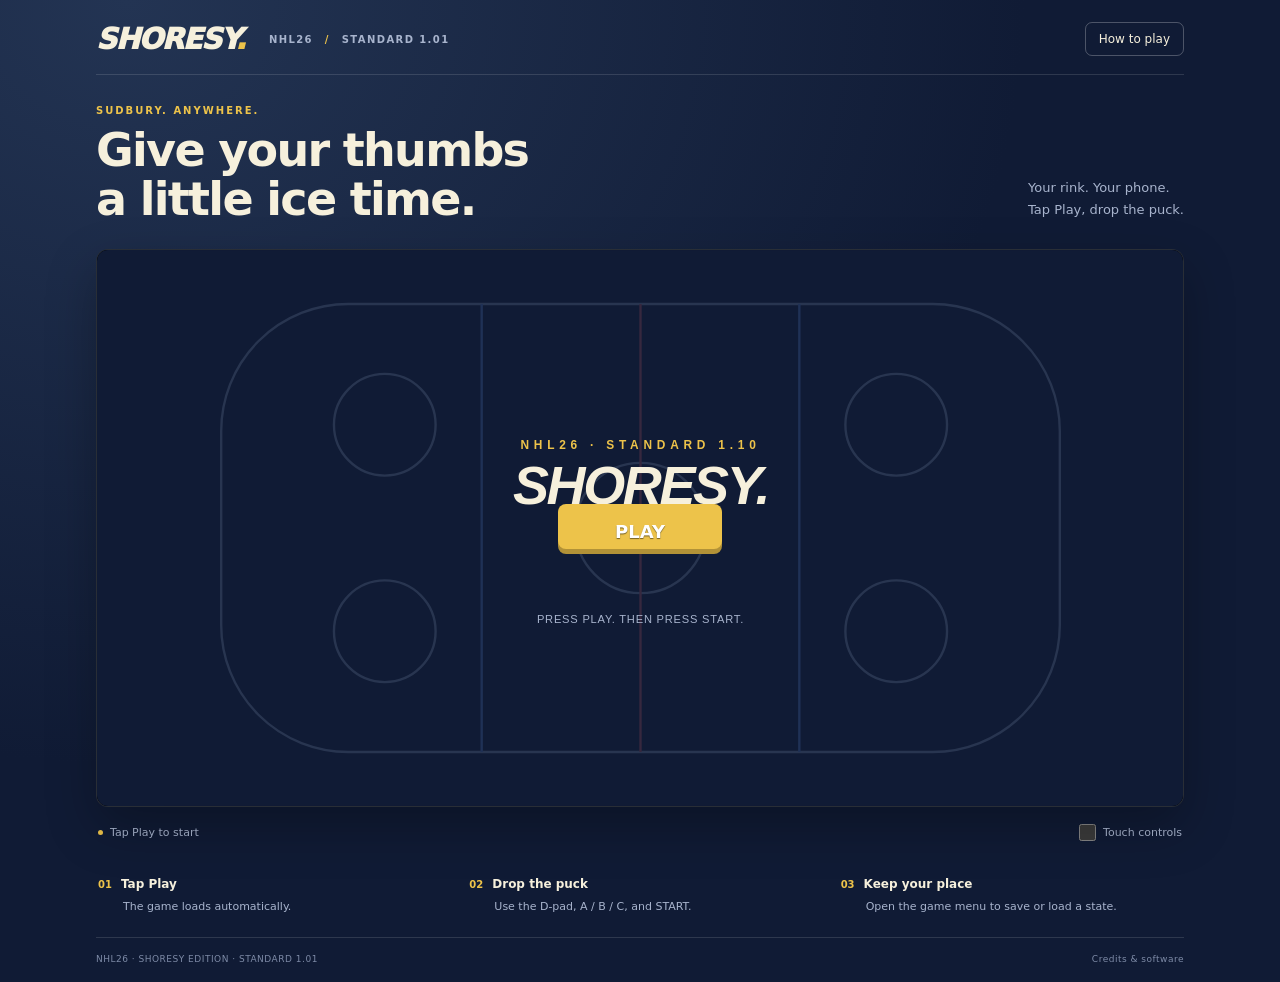
==== site/index.html @ 91a2f2c8 "Publish Shoresy 1.01 with original and new random conversations" ====
<!doctype html>
<html lang="en">
<head>
  <meta charset="utf-8">
  <meta name="viewport" content="width=device-width, initial-scale=1, viewport-fit=cover">
  <meta name="theme-color" content="#101b35">
  <meta name="apple-mobile-web-app-capable" content="yes">
  <meta name="apple-mobile-web-app-status-bar-style" content="black-translucent">
  <meta name="description" content="Play NHL26 Shoresy Edition in your browser. Touch controls for iPhone and Android.">
  <title>Shoresy — Play Hockey</title>
  <link rel="icon" href="assets/icon.svg" type="image/svg+xml">
  <link rel="apple-touch-icon" href="assets/icon-180.png">
  <link rel="manifest" href="manifest.webmanifest">
  <link rel="stylesheet" href="styles.css">
  <script defer src="app.js?v=1.01-controllers1"></script>
  <script defer src="controller-check.js"></script>
</head>
<body>
  <main class="shell">
    <header class="masthead">
      <a class="wordmark" href="./" aria-label="Shoresy home">SHORESY<span class="wordmark-dot">.</span></a>
      <span class="edition">NHL26 <span>/</span> STANDARD 1.01</span>
      <button class="help-button" id="help-button" type="button" aria-haspopup="dialog">How to play</button>
    </header>
    <section class="intro" aria-label="Welcome">
      <div><p class="eyebrow">SUDBURY. ANYWHERE.</p><h1>Give your thumbs<br>a little ice time.</h1></div>
      <p class="intro-note">Your rink. Your phone.<br>Tap Play, drop the puck.</p>
    </section>
    <section class="arena" id="arena" aria-label="Shoresy Genesis game">
      <div id="game"></div>
      <p id="load-status" class="load-status" role="status">Getting the rink ready…</p>
      <div id="load-error" class="load-error" role="alert" hidden>
        <h2>The game couldn’t load.</h2>
        <p id="error-message">Check your connection, then try again.</p>
        <button type="button" id="retry-button">Try again</button>
      </div>
    </section>
    <div class="under-rink">
      <p><span class="live-dot" aria-hidden="true"></span><span id="game-status">Tap Play to start</span></p>
      <label class="touch-toggle"><input id="touch-toggle" type="checkbox"> Touch controls</label>
    </div>
    <section class="quick-guide" aria-label="Quick guide">
      <div><span class="step">01</span><strong>Tap Play</strong><p>The game loads automatically.</p></div>
      <div><span class="step">02</span><strong>Drop the puck</strong><p>Use the D-pad, A / B / C, and START.</p></div>
      <div><span class="step">03</span><strong>Keep your place</strong><p>Open the game menu to save or load a state.</p></div>
    </section>
    <footer><span>NHL26 · SHORESY EDITION · STANDARD 1.01</span><a href="credits.html">Credits &amp; software</a></footer>
  </main>
  <dialog id="help-dialog" aria-labelledby="help-title">
    <div class="dialog-heading"><h2 id="help-title">A little pregame briefing.</h2><button type="button" id="close-help" aria-label="Close instructions">✕</button></div>
    <p>On iPhone, open in <strong>Safari</strong>. On Android, use <strong>Chrome</strong>. Tap <strong>Play</strong>. The game loads automatically.</p>
    <p>Use the <strong>D-pad</strong> to skate and <strong>A / B / C</strong> for the game’s actions. Press <strong>START</strong> to advance the title screen or pause in-game. You can skate and press an action button at the same time.</p>
    <p>The game menu has <strong>Pause, Restart, Save state, and Load state</strong>. Save state downloads a file; Load state lets you pick that file to resume. On iPhone, look in Files → Downloads. Save before leaving the page.</p>
    <p>With a keyboard: <strong>arrow keys</strong> to skate, <strong>A / S / D</strong> for A / B / C, and <strong>Enter</strong> for START. Connected controllers can be mapped in the game menu.</p>
    <p>With a controller: connect it, tap <strong>Play</strong>, and press a controller button while this page is active. Open the game menu → <strong>Control Settings</strong> to select it for Player 1 or change button mappings.</p>
    <button type="button" id="controller-check-button" class="help-button">Check controller</button>
    <p>For a home-screen shortcut, use Safari’s Share → Add to Home Screen or Chrome’s menu → Add to Home screen. An internet connection is required to load the game.</p>
  </dialog>
  <dialog id="controller-dialog" aria-labelledby="controller-title">
    <div class="dialog-heading"><h2 id="controller-title">Controller check</h2><button type="button" id="close-controller-check" aria-label="Close controller check">✕</button></div>
    <p id="controller-status" role="status"></p>
    <ul id="controller-list" class="controller-list"></ul>
    <p>If your controller appears here, close this check and select it for <strong>Player 1</strong> in the game’s <strong>Control Settings</strong>. Press buttons or move a stick to see them register above.</p>
    <p>If it stays missing, reconnect the receiver or USB cable and try again with this page active. Controller details stay on your device.</p>
  </dialog>
  <noscript><p class="noscript">Please enable JavaScript to play Shoresy.</p></noscript>
</body>
</html>
---- site/styles.css ----
:root { color-scheme: dark; --navy: #101b35; --cream: #f6f0dc; --yellow: #edc34a; --muted: #a8b4cd; --rail: clamp(130px, 18vw, 176px); }
* { box-sizing: border-box; }
html { background: var(--navy); }
body { margin: 0; color: var(--cream); font-family: system-ui, -apple-system, BlinkMacSystemFont, "Segoe UI", sans-serif; background: radial-gradient(ellipse at 10% 0%, #233453 0, var(--navy) 55%); }
button, a, input { -webkit-tap-highlight-color: transparent; }
button, a { touch-action: manipulation; }
button { font: inherit; cursor: pointer; }
a { color: inherit; }
[hidden] { display: none !important; }
:focus-visible { outline: 3px solid var(--yellow); outline-offset: 4px; }
.shell { max-width: 1152px; margin: auto; padding: 22px 32px 18px; }
.masthead { display: flex; align-items: center; gap: 24px; border-bottom: 1px solid #ffffff20; padding-bottom: 18px; }
.wordmark { font-size: 29px; font-weight: 950; font-style: italic; letter-spacing: -1.4px; text-decoration: none; }
.wordmark-dot { color: var(--yellow); }
.edition { font: 650 10px/1.3 system-ui, sans-serif; letter-spacing: 1.4px; color: var(--muted); }
.edition span { margin: 0 7px; color: var(--yellow); }
.help-button { margin-left: auto; background: transparent; border: 1px solid #ffffff40; border-radius: 7px; padding: 9px 13px; color: var(--cream); font-size: 12px; }
.help-button:hover { background: #ffffff12; }
.intro { display: flex; justify-content: space-between; align-items: flex-end; margin: 30px 0 25px; }
.eyebrow { font-size: 10px; font-weight: 800; letter-spacing: 2px; color: var(--yellow); margin: 0 0 10px; }
h1 { font-size: clamp(28px, 4vw, 46px); line-height: 1.06; letter-spacing: -1.7px; margin: 0; font-weight: 850; }
.intro-note { color: var(--muted); font-size: 13px; line-height: 1.7; margin: 0 0 2px; }
.arena { position: relative; height: min(62vh, 570px); min-height: 360px; overflow: hidden; border: 1px solid #ffffff25; border-radius: 12px; background: #050a14; box-shadow: 0 20px 50px #0004; touch-action: none; }
#game { width: 100%; height: 100%; }
.load-status { position: absolute; inset: auto 0 22px; text-align: center; color: var(--muted); font-size: 13px; pointer-events: none; }
.load-error { position: absolute; z-index: 30; inset: 0; display: flex; align-items: center; justify-content: center; flex-direction: column; padding: 28px; background: var(--navy); text-align: center; }
.load-error h2 { font-size: 23px; }.load-error p { max-width: 420px; color: var(--muted); }
.load-error button { background: var(--yellow); color: var(--navy); border: none; border-radius: 6px; padding: 13px 24px; font-weight: 750; }
.under-rink { display: flex; align-items: center; justify-content: space-between; gap: 16px; color: var(--muted); font-size: 11px; margin: 10px 2px 24px; }
.under-rink p { margin: 0; display: flex; align-items: center; gap: 7px; }
.live-dot { width: 5px; height: 5px; border-radius: 50%; background: var(--yellow); }
.touch-toggle { display: flex; align-items: center; gap: 7px; cursor: pointer; min-height: 32px; }
.touch-toggle input { accent-color: var(--yellow); width: 17px; height: 17px; margin: 0; }
.quick-guide { display: grid; grid-template-columns: repeat(3, 1fr); gap: 30px; padding: 0 2px 22px; border-bottom: 1px solid #ffffff20; }
.step { color: var(--yellow); font-size: 10px; font-weight: 850; margin-right: 9px; }.quick-guide strong { font-size: 12px; }.quick-guide p { font-size: 11px; line-height: 1.6; color: var(--muted); margin: 6px 0 0 25px; }
footer { display: flex; justify-content: space-between; gap: 15px; margin: 16px 0 0; color: #7e8ba7; font-size: 9px; letter-spacing: .5px; }
footer a { text-decoration: none; }
dialog { background: #172641; color: var(--cream); border: 1px solid #ffffff30; border-radius: 12px; padding: 24px; width: min(560px, calc(100% - 28px)); max-height: calc(100dvh - 40px); }
dialog::backdrop { background: #000b; }
.dialog-heading { display: flex; align-items: flex-start; gap: 15px; }.dialog-heading h2 { margin: 0; font-size: 23px; letter-spacing: -.5px; }.dialog-heading button { margin-left: auto; border: none; background: transparent; color: var(--cream); padding: 4px 8px; }
dialog p { font-size: 13px; line-height: 1.8; color: var(--muted); }dialog strong { color: var(--cream); }
.noscript { padding: 20px; text-align: center; }
.controller-list { padding-left: 20px; font-size: 13px; line-height: 1.7; overflow-wrap: anywhere; }.controller-list li { margin-bottom: 12px; }
/* Specific selectors keep the upstream stylesheet unmodified. */
#game .ejs_start_button { background: var(--yellow); color: var(--navy); font: 800 18px/1.5 system-ui, sans-serif; border: none; border-radius: 8px; min-width: 164px; padding: 14px 28px; box-shadow: 0 5px 0 #b29237; }
#game .ejs_start_button:hover { background: #f7d574; }
#game .ejs_canvas { image-rendering: pixelated; }
#game .ejs_virtualGamepad_parent { bottom: 0; height: 100%; pointer-events: none; }
#game .ejs_virtualGamepad_left { left: 10px; bottom: 50%; transform: translateY(50%); width: 120px; height: 120px; pointer-events: auto; }
#game .ejs_virtualGamepad_right { right: 8px; bottom: 50%; transform: translateY(50%); width: 140px; height: 140px; pointer-events: auto; }
#game .ejs_virtualGamepad_bottom { bottom: 10px; width: 124px; height: 32px; pointer-events: auto; }
#game .ejs_virtualGamepad_button { width: 54px; height: 54px; line-height: 52px; background: #263855; border: 2px solid #7487a8; color: var(--cream); box-shadow: 0 4px 0 #080f20; touch-action: none; transition: background .05s; }
#game .ejs_virtualGamepad_button_down { background: #9e8132; border-color: var(--yellow); box-shadow: none; }
#game .b_start { width: 82px !important; height: 30px; line-height: 28px; border-radius: 20px; letter-spacing: 1px; left: 21px !important; }
#game .ejs_dpad_main { opacity: 1; }
#game .ejs_dpad_bar { background: #536887; }
#game .ejs_virtualGamepad_open { z-index: 12; top: 10px; right: 10px; width: 32px; height: 32px; display: flex; align-items: center; justify-content: center; background: #172641dd; border: 1px solid #7487a8; border-radius: 6px; }
#game .ejs_virtualGamepad_open svg { width: 18px; height: 18px; }
.touch-layout #game .ejs_canvas_parent { position: absolute; left: var(--rail); width: calc(100% - 2 * var(--rail)); height: 100%; }
@media (max-width: 620px) {
  .shell { padding: max(14px, env(safe-area-inset-top)) 14px 18px; }
  .masthead { gap: 10px; padding-bottom: 12px; }.wordmark { font-size: 24px; }.edition { font-size: 8px; letter-spacing: .4px; }.edition span { margin: 0 3px; }.help-button { padding: 9px; font-size: 10px; }
  .intro { margin: 22px 0 18px; }.intro-note { display: none; }h1 { font-size: 32px; }
  .quick-guide { gap: 12px; }.quick-guide strong { font-size: 11px; }.quick-guide p { margin-left: 0; font-size: 10px; }.step { display: block; margin: 0 0 6px; }
  footer { font-size: 8px; }
}
@media (orientation: portrait) {
  .arena { height: calc((100vw - 30px) * .75); min-height: 0; max-height: 740px; }
  .touch-layout .arena { height: calc((100vw - 30px) * .75 + 210px); min-height: 0; max-height: 740px; }
  .touch-layout #game .ejs_canvas_parent { top: 0; left: 0; width: 100%; height: calc(100% - 210px); }
  .touch-layout #game .ejs_virtualGamepad_left, .touch-layout #game .ejs_virtualGamepad_right { bottom: 60px; transform: none; }
  .touch-layout #game .ejs_virtualGamepad_bottom { bottom: 20px; }
  .playing .intro { display: none; }
}
@media (orientation: landscape) and (max-height: 600px) {
  .shell { max-width: none; padding: env(safe-area-inset-top) max(8px, env(safe-area-inset-right)) env(safe-area-inset-bottom) max(8px, env(safe-area-inset-left)); }
  .masthead { height: 40px; padding: 3px 4px; border: none; gap: 12px; }.wordmark { font-size: 21px; }.edition { font-size: 9px; letter-spacing: .5px; }.help-button { font-size: 10px; padding: 7px 10px; }
  .intro, .quick-guide, footer, .under-rink { display: none; }
  .arena { height: calc(100vh - 40px - env(safe-area-inset-top) - env(safe-area-inset-bottom)); height: calc(100dvh - 40px - env(safe-area-inset-top) - env(safe-area-inset-bottom)); min-height: 0; border-radius: 8px; }
  .touch-layout #game .ejs_virtualGamepad_left { left: 5px; width: 112px; height: 112px; }
  .touch-layout #game .ejs_virtualGamepad_right { right: 3px; width: 128px; }
  #game .ejs_virtualGamepad_button { width: 50px; height: 50px; line-height: 48px; }
}
@media (prefers-reduced-motion: reduce) { *, *::before, *::after { animation: none !important; transition: none !important; } }
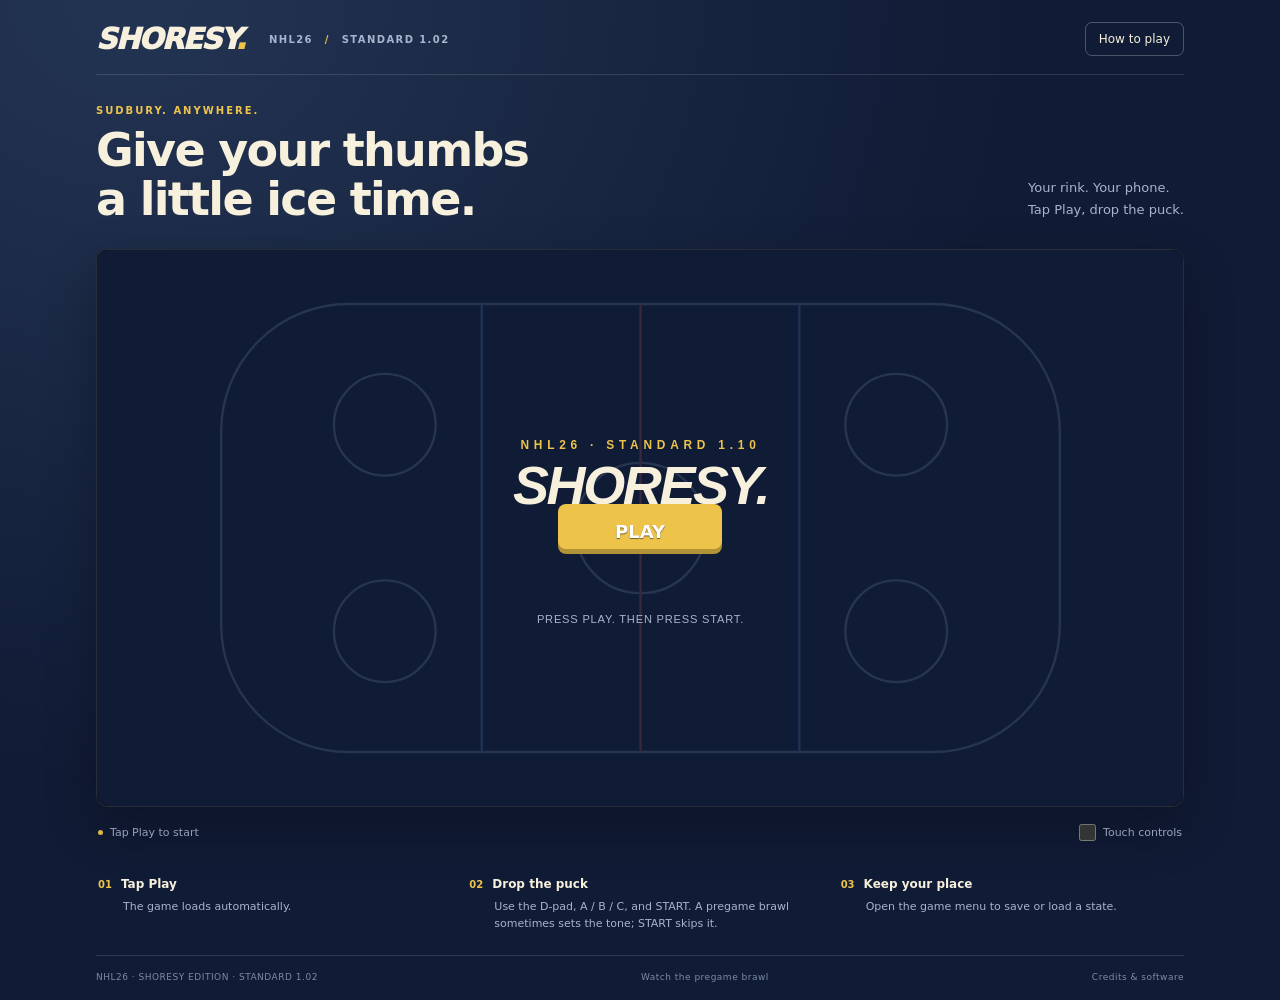
==== commit bc2e1bda: "Publish Release 1.02 with team brawl on the main player" ====
--- a/site/index.html
+++ b/site/index.html
@@ -12,14 +12,14 @@
   <link rel="apple-touch-icon" href="assets/icon-180.png">
   <link rel="manifest" href="manifest.webmanifest">
   <link rel="stylesheet" href="styles.css">
-  <script defer src="app.js?v=1.01-controllers1"></script>
+  <script defer src="app.js?v=1.02-brawl1"></script>
   <script defer src="controller-check.js"></script>
 </head>
 <body>
   <main class="shell">
     <header class="masthead">
       <a class="wordmark" href="./" aria-label="Shoresy home">SHORESY<span class="wordmark-dot">.</span></a>
-      <span class="edition">NHL26 <span>/</span> STANDARD 1.01</span>
+      <span class="edition">NHL26 <span>/</span> STANDARD 1.02</span>
       <button class="help-button" id="help-button" type="button" aria-haspopup="dialog">How to play</button>
     </header>
     <section class="intro" aria-label="Welcome">
@@ -41,10 +41,10 @@
     </div>
     <section class="quick-guide" aria-label="Quick guide">
       <div><span class="step">01</span><strong>Tap Play</strong><p>The game loads automatically.</p></div>
-      <div><span class="step">02</span><strong>Drop the puck</strong><p>Use the D-pad, A / B / C, and START.</p></div>
+      <div><span class="step">02</span><strong>Drop the puck</strong><p>Use the D-pad, A / B / C, and START. A pregame brawl sometimes sets the tone; START skips it.</p></div>
       <div><span class="step">03</span><strong>Keep your place</strong><p>Open the game menu to save or load a state.</p></div>
     </section>
-    <footer><span>NHL26 · SHORESY EDITION · STANDARD 1.01</span><a href="credits.html">Credits &amp; software</a></footer>
+    <footer><span>NHL26 · SHORESY EDITION · STANDARD 1.02</span><a href="brawl-preview/">Watch the pregame brawl</a><a href="credits.html">Credits &amp; software</a></footer>
   </main>
   <dialog id="help-dialog" aria-labelledby="help-title">
     <div class="dialog-heading"><h2 id="help-title">A little pregame briefing.</h2><button type="button" id="close-help" aria-label="Close instructions">✕</button></div>
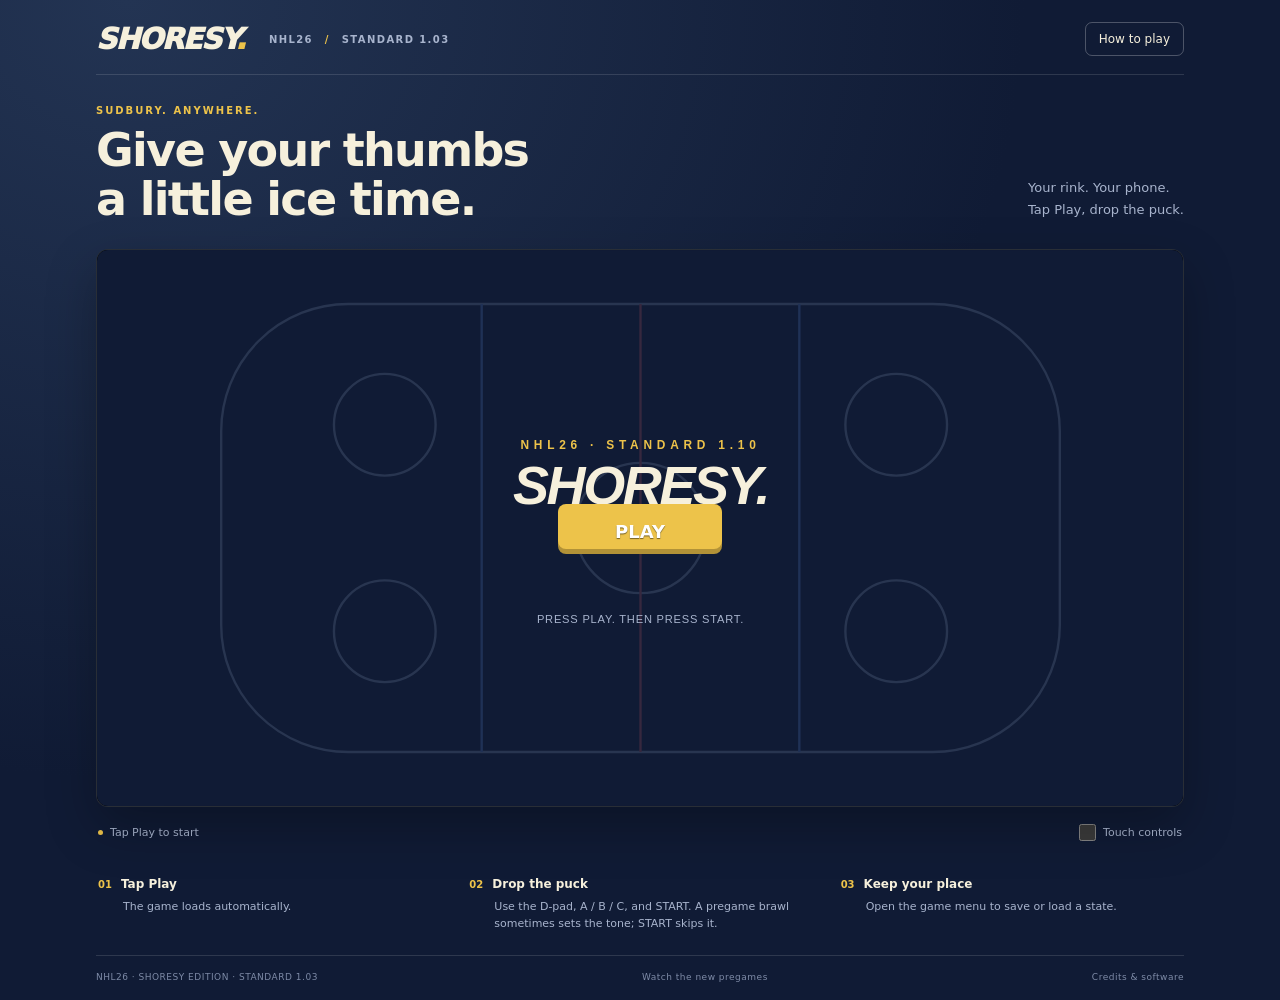
==== commit f999da3f: "Release 1.03 with Jory interviews and Shoresy fight opener" ====
--- a/site/index.html
+++ b/site/index.html
@@ -12,14 +12,14 @@
   <link rel="apple-touch-icon" href="assets/icon-180.png">
   <link rel="manifest" href="manifest.webmanifest">
   <link rel="stylesheet" href="styles.css">
-  <script defer src="app.js?v=1.02-brawl1"></script>
+  <script defer src="app.js?v=1.03-jory1"></script>
   <script defer src="controller-check.js"></script>
 </head>
 <body>
   <main class="shell">
     <header class="masthead">
       <a class="wordmark" href="./" aria-label="Shoresy home">SHORESY<span class="wordmark-dot">.</span></a>
-      <span class="edition">NHL26 <span>/</span> STANDARD 1.02</span>
+      <span class="edition">NHL26 <span>/</span> STANDARD 1.03</span>
       <button class="help-button" id="help-button" type="button" aria-haspopup="dialog">How to play</button>
     </header>
     <section class="intro" aria-label="Welcome">
@@ -44,7 +44,7 @@
       <div><span class="step">02</span><strong>Drop the puck</strong><p>Use the D-pad, A / B / C, and START. A pregame brawl sometimes sets the tone; START skips it.</p></div>
       <div><span class="step">03</span><strong>Keep your place</strong><p>Open the game menu to save or load a state.</p></div>
     </section>
-    <footer><span>NHL26 · SHORESY EDITION · STANDARD 1.02</span><a href="brawl-preview/">Watch the pregame brawl</a><a href="credits.html">Credits &amp; software</a></footer>
+    <footer><span>NHL26 · SHORESY EDITION · STANDARD 1.03</span><a href="brawl-preview/">Watch the new pregames</a><a href="credits.html">Credits &amp; software</a></footer>
   </main>
   <dialog id="help-dialog" aria-labelledby="help-title">
     <div class="dialog-heading"><h2 id="help-title">A little pregame briefing.</h2><button type="button" id="close-help" aria-label="Close instructions">✕</button></div>
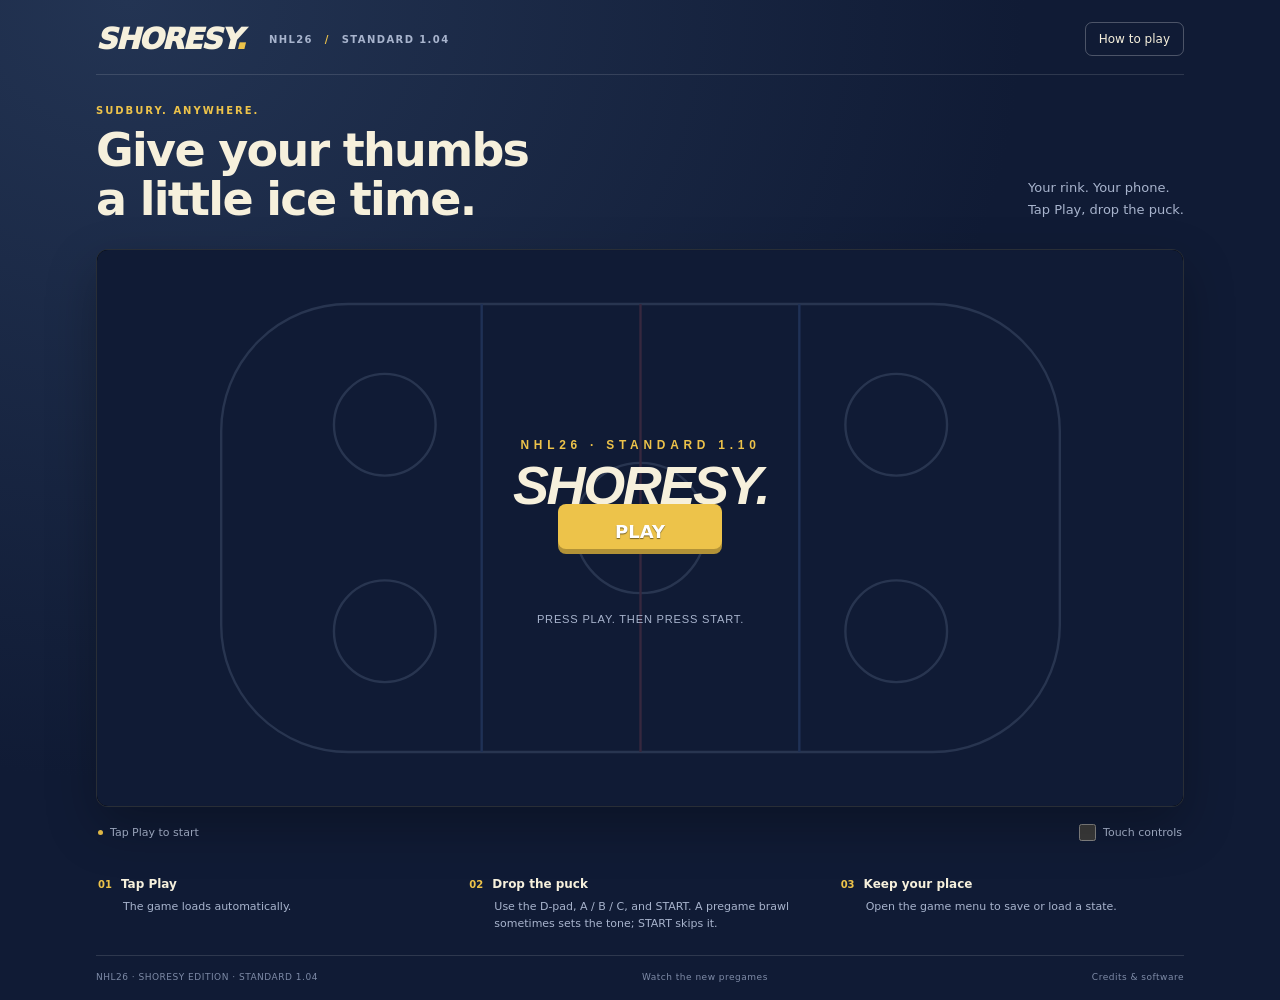
==== commit b6ad0a37: "Release 1.04 excluding interview guest from featured player mentions" ====
--- a/site/index.html
+++ b/site/index.html
@@ -12,14 +12,14 @@
   <link rel="apple-touch-icon" href="assets/icon-180.png">
   <link rel="manifest" href="manifest.webmanifest">
   <link rel="stylesheet" href="styles.css">
-  <script defer src="app.js?v=1.03-jory1"></script>
+  <script defer src="app.js?v=1.04-guest1"></script>
   <script defer src="controller-check.js"></script>
 </head>
 <body>
   <main class="shell">
     <header class="masthead">
       <a class="wordmark" href="./" aria-label="Shoresy home">SHORESY<span class="wordmark-dot">.</span></a>
-      <span class="edition">NHL26 <span>/</span> STANDARD 1.03</span>
+      <span class="edition">NHL26 <span>/</span> STANDARD 1.04</span>
       <button class="help-button" id="help-button" type="button" aria-haspopup="dialog">How to play</button>
     </header>
     <section class="intro" aria-label="Welcome">
@@ -44,7 +44,7 @@
       <div><span class="step">02</span><strong>Drop the puck</strong><p>Use the D-pad, A / B / C, and START. A pregame brawl sometimes sets the tone; START skips it.</p></div>
       <div><span class="step">03</span><strong>Keep your place</strong><p>Open the game menu to save or load a state.</p></div>
     </section>
-    <footer><span>NHL26 · SHORESY EDITION · STANDARD 1.03</span><a href="brawl-preview/">Watch the new pregames</a><a href="credits.html">Credits &amp; software</a></footer>
+    <footer><span>NHL26 · SHORESY EDITION · STANDARD 1.04</span><a href="brawl-preview/">Watch the new pregames</a><a href="credits.html">Credits &amp; software</a></footer>
   </main>
   <dialog id="help-dialog" aria-labelledby="help-title">
     <div class="dialog-heading"><h2 id="help-title">A little pregame briefing.</h2><button type="button" id="close-help" aria-label="Close instructions">✕</button></div>
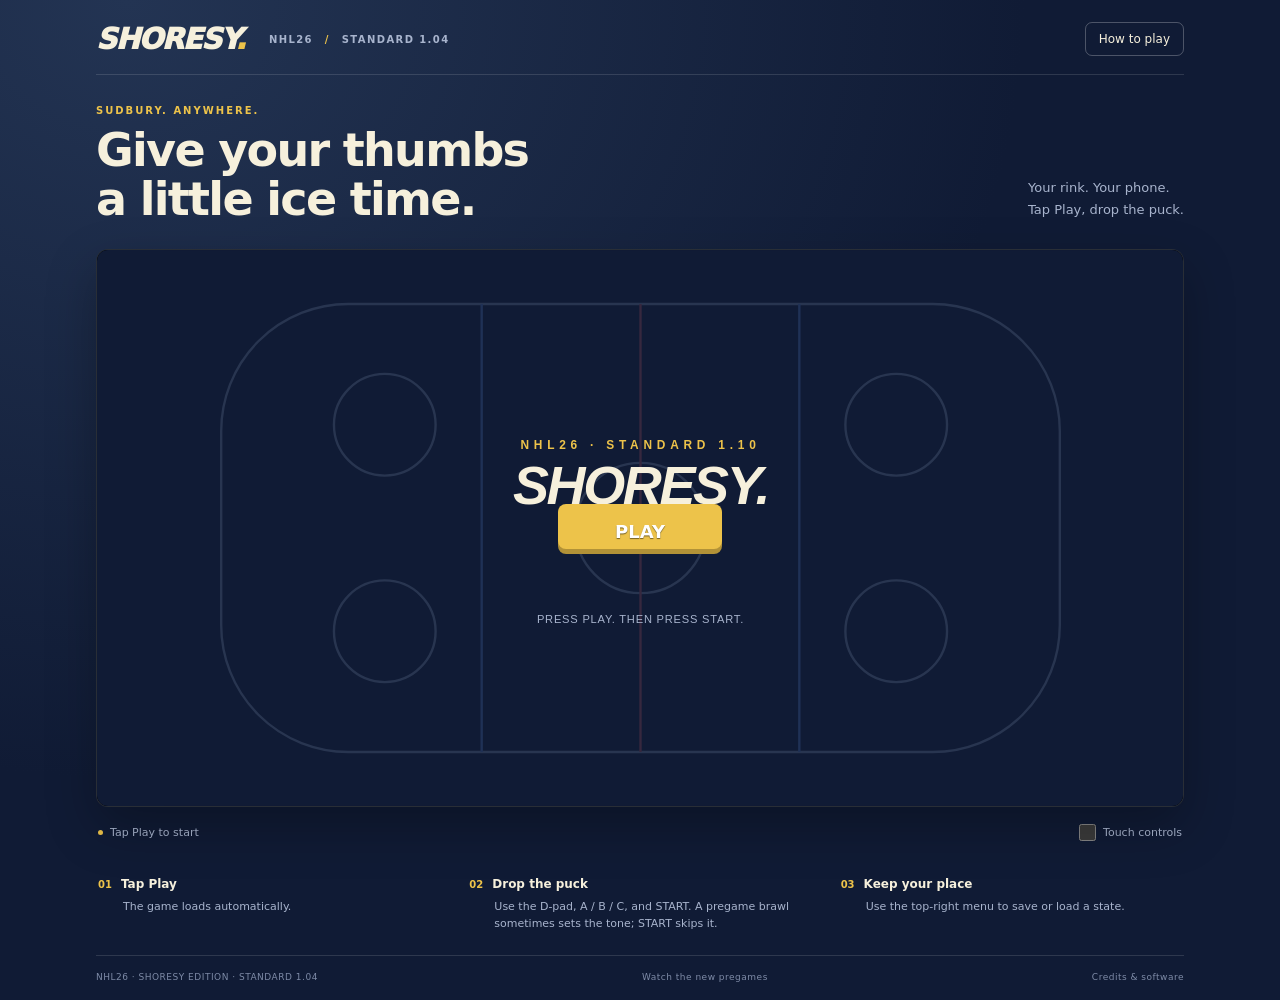
==== commit cb7656a2: "Open emulator menu only from the top-right button" ====
--- a/site/index.html
+++ b/site/index.html
@@ -12,7 +12,7 @@
   <link rel="apple-touch-icon" href="assets/icon-180.png">
   <link rel="manifest" href="manifest.webmanifest">
   <link rel="stylesheet" href="styles.css">
-  <script defer src="app.js?v=1.04-guest1"></script>
+  <script defer src="app.js?v=1.04-menu1"></script>
   <script defer src="controller-check.js"></script>
 </head>
 <body>
@@ -42,7 +42,7 @@
     <section class="quick-guide" aria-label="Quick guide">
       <div><span class="step">01</span><strong>Tap Play</strong><p>The game loads automatically.</p></div>
       <div><span class="step">02</span><strong>Drop the puck</strong><p>Use the D-pad, A / B / C, and START. A pregame brawl sometimes sets the tone; START skips it.</p></div>
-      <div><span class="step">03</span><strong>Keep your place</strong><p>Open the game menu to save or load a state.</p></div>
+      <div><span class="step">03</span><strong>Keep your place</strong><p>Use the top-right menu to save or load a state.</p></div>
     </section>
     <footer><span>NHL26 · SHORESY EDITION · STANDARD 1.04</span><a href="brawl-preview/">Watch the new pregames</a><a href="credits.html">Credits &amp; software</a></footer>
   </main>
@@ -50,7 +50,7 @@
     <div class="dialog-heading"><h2 id="help-title">A little pregame briefing.</h2><button type="button" id="close-help" aria-label="Close instructions">✕</button></div>
     <p>On iPhone, open in <strong>Safari</strong>. On Android, use <strong>Chrome</strong>. Tap <strong>Play</strong>. The game loads automatically.</p>
     <p>Use the <strong>D-pad</strong> to skate and <strong>A / B / C</strong> for the game’s actions. Press <strong>START</strong> to advance the title screen or pause in-game. You can skate and press an action button at the same time.</p>
-    <p>The game menu has <strong>Pause, Restart, Save state, and Load state</strong>. Save state downloads a file; Load state lets you pick that file to resume. On iPhone, look in Files → Downloads. Save before leaving the page.</p>
+    <p>The top-right game menu has <strong>Pause, Restart, Save state, and Load state</strong>. Save state downloads a file; Load state lets you pick that file to resume. On iPhone, look in Files → Downloads. Save before leaving the page.</p>
     <p>With a keyboard: <strong>arrow keys</strong> to skate, <strong>A / S / D</strong> for A / B / C, and <strong>Enter</strong> for START. Connected controllers can be mapped in the game menu.</p>
     <p>With a controller: connect it, tap <strong>Play</strong>, and press a controller button while this page is active. Open the game menu → <strong>Control Settings</strong> to select it for Player 1 or change button mappings.</p>
     <button type="button" id="controller-check-button" class="help-button">Check controller</button>
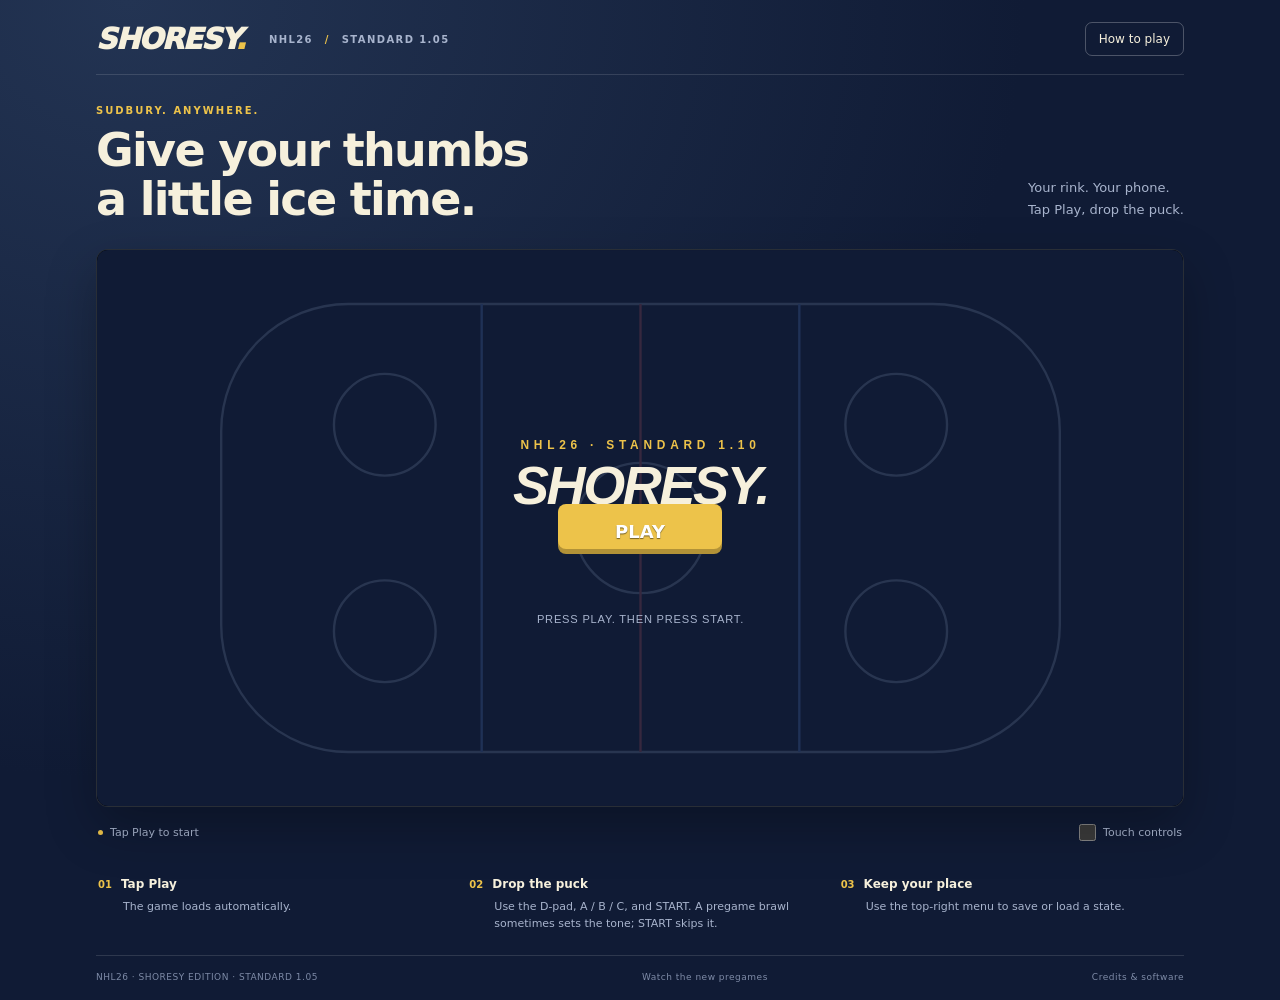
==== commit 8b14eae4: "Release 1.05 with BROdude broadcast logo" ====
--- a/site/index.html
+++ b/site/index.html
@@ -12,14 +12,14 @@
   <link rel="apple-touch-icon" href="assets/icon-180.png">
   <link rel="manifest" href="manifest.webmanifest">
   <link rel="stylesheet" href="styles.css">
-  <script defer src="app.js?v=1.04-menu1"></script>
+  <script defer src="app.js?v=1.05-brodude1"></script>
   <script defer src="controller-check.js"></script>
 </head>
 <body>
   <main class="shell">
     <header class="masthead">
       <a class="wordmark" href="./" aria-label="Shoresy home">SHORESY<span class="wordmark-dot">.</span></a>
-      <span class="edition">NHL26 <span>/</span> STANDARD 1.04</span>
+      <span class="edition">NHL26 <span>/</span> STANDARD 1.05</span>
       <button class="help-button" id="help-button" type="button" aria-haspopup="dialog">How to play</button>
     </header>
     <section class="intro" aria-label="Welcome">
@@ -44,7 +44,7 @@
       <div><span class="step">02</span><strong>Drop the puck</strong><p>Use the D-pad, A / B / C, and START. A pregame brawl sometimes sets the tone; START skips it.</p></div>
       <div><span class="step">03</span><strong>Keep your place</strong><p>Use the top-right menu to save or load a state.</p></div>
     </section>
-    <footer><span>NHL26 · SHORESY EDITION · STANDARD 1.04</span><a href="brawl-preview/">Watch the new pregames</a><a href="credits.html">Credits &amp; software</a></footer>
+    <footer><span>NHL26 · SHORESY EDITION · STANDARD 1.05</span><a href="brawl-preview/">Watch the new pregames</a><a href="credits.html">Credits &amp; software</a></footer>
   </main>
   <dialog id="help-dialog" aria-labelledby="help-title">
     <div class="dialog-heading"><h2 id="help-title">A little pregame briefing.</h2><button type="button" id="close-help" aria-label="Close instructions">✕</button></div>
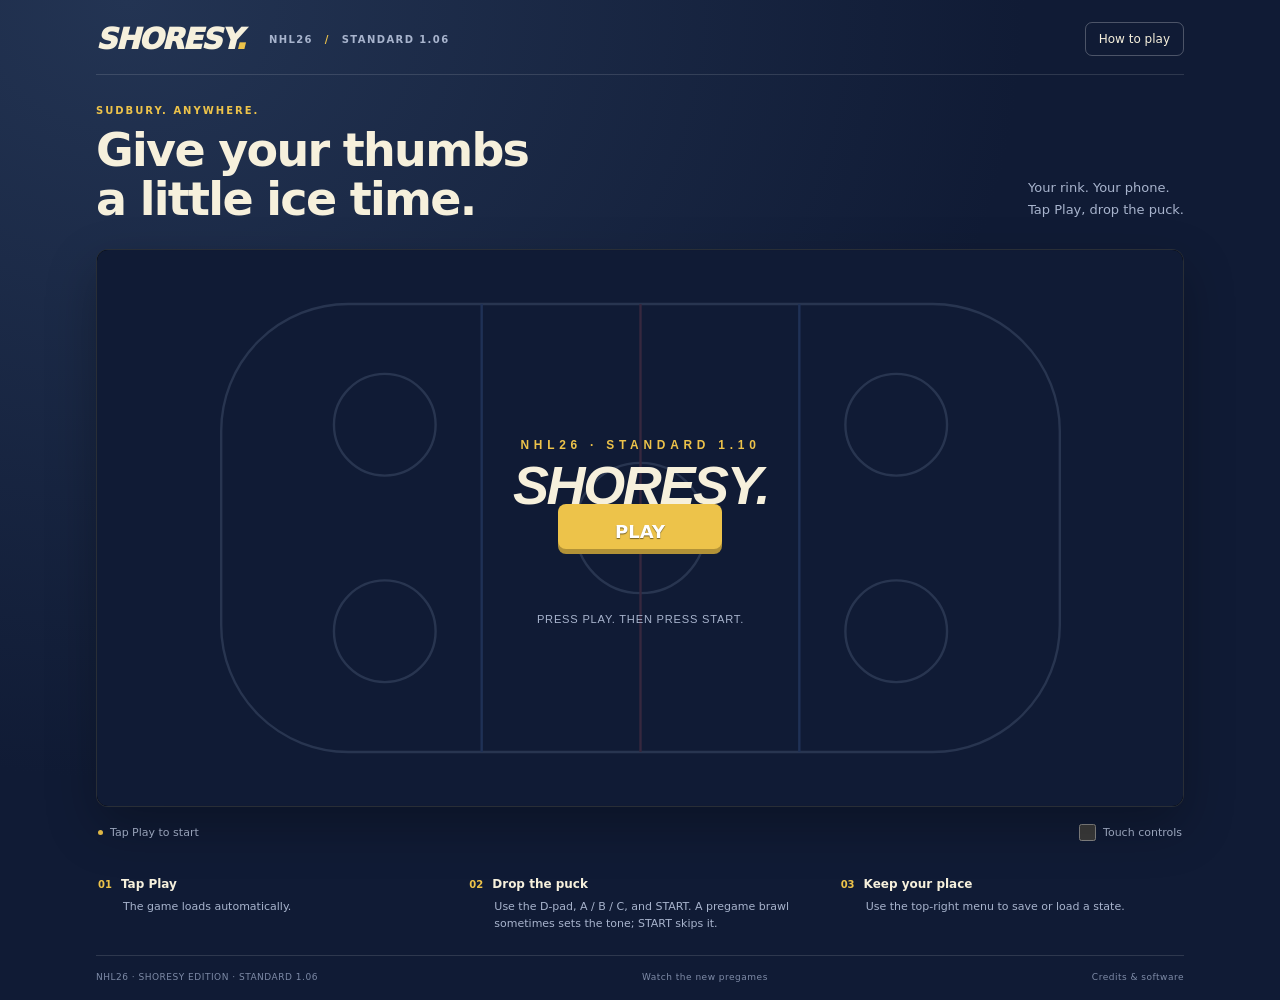
==== commit 0aae299d: "Release 1.06: play with winter-evening Sudbury arena" ====
--- a/site/index.html
+++ b/site/index.html
@@ -12,14 +12,14 @@
   <link rel="apple-touch-icon" href="assets/icon-180.png">
   <link rel="manifest" href="manifest.webmanifest">
   <link rel="stylesheet" href="styles.css">
-  <script defer src="app.js?v=1.05-brodude1"></script>
+  <script defer src="app.js?v=1.06-arena1"></script>
   <script defer src="controller-check.js"></script>
 </head>
 <body>
   <main class="shell">
     <header class="masthead">
       <a class="wordmark" href="./" aria-label="Shoresy home">SHORESY<span class="wordmark-dot">.</span></a>
-      <span class="edition">NHL26 <span>/</span> STANDARD 1.05</span>
+      <span class="edition">NHL26 <span>/</span> STANDARD 1.06</span>
       <button class="help-button" id="help-button" type="button" aria-haspopup="dialog">How to play</button>
     </header>
     <section class="intro" aria-label="Welcome">
@@ -44,7 +44,7 @@
       <div><span class="step">02</span><strong>Drop the puck</strong><p>Use the D-pad, A / B / C, and START. A pregame brawl sometimes sets the tone; START skips it.</p></div>
       <div><span class="step">03</span><strong>Keep your place</strong><p>Use the top-right menu to save or load a state.</p></div>
     </section>
-    <footer><span>NHL26 · SHORESY EDITION · STANDARD 1.05</span><a href="brawl-preview/">Watch the new pregames</a><a href="credits.html">Credits &amp; software</a></footer>
+    <footer><span>NHL26 · SHORESY EDITION · STANDARD 1.06</span><a href="brawl-preview/">Watch the new pregames</a><a href="credits.html">Credits &amp; software</a></footer>
   </main>
   <dialog id="help-dialog" aria-labelledby="help-title">
     <div class="dialog-heading"><h2 id="help-title">A little pregame briefing.</h2><button type="button" id="close-help" aria-label="Close instructions">✕</button></div>
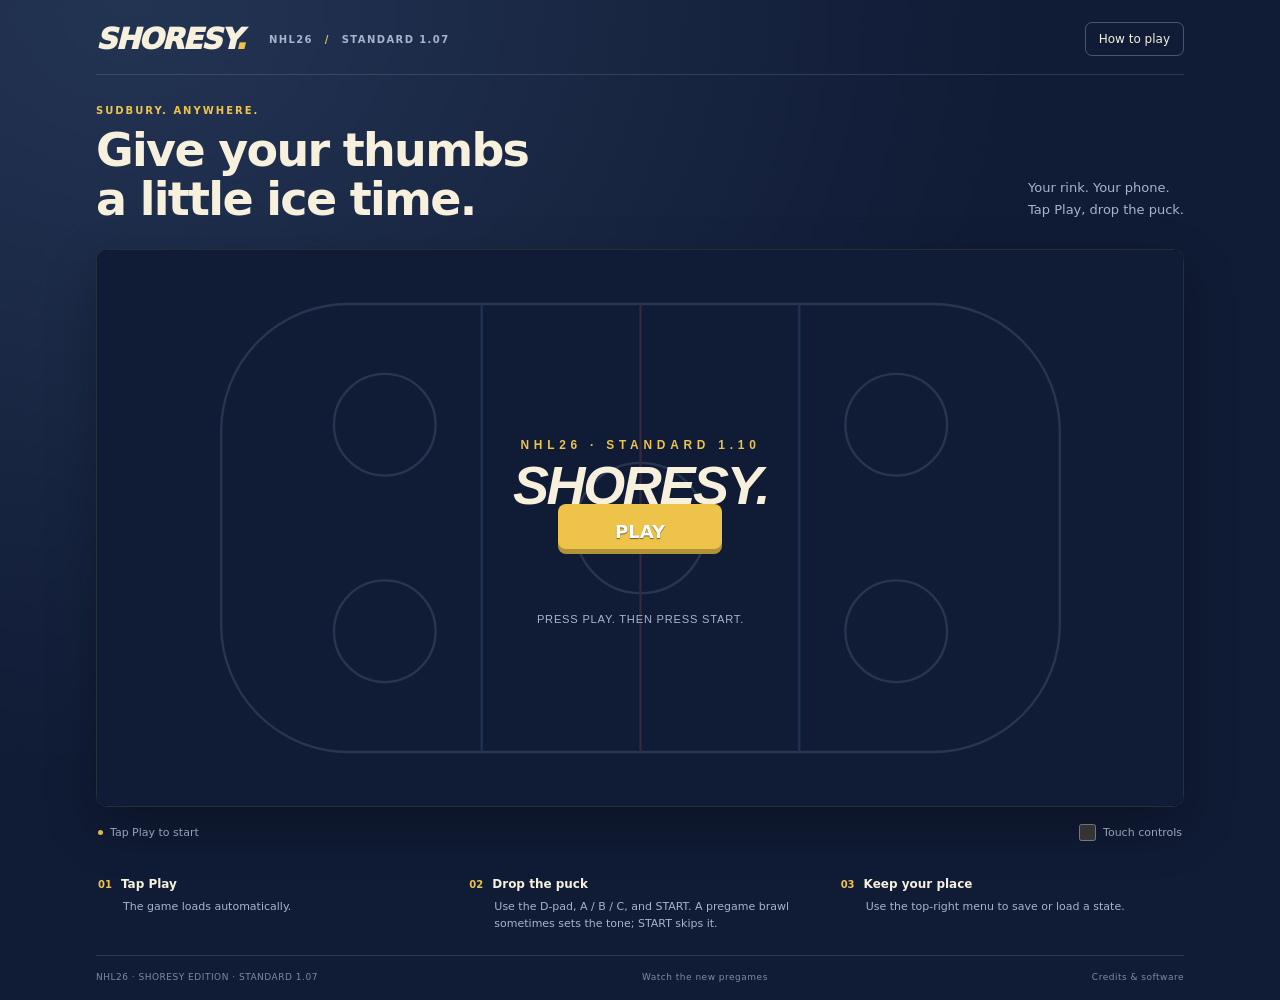
==== commit ae92530c: "Release 1.07: smoother NOSHO pregame background" ====
--- a/site/index.html
+++ b/site/index.html
@@ -12,14 +12,14 @@
   <link rel="apple-touch-icon" href="assets/icon-180.png">
   <link rel="manifest" href="manifest.webmanifest">
   <link rel="stylesheet" href="styles.css">
-  <script defer src="app.js?v=1.06-arena1"></script>
+  <script defer src="app.js?v=1.07-nosho1"></script>
   <script defer src="controller-check.js"></script>
 </head>
 <body>
   <main class="shell">
     <header class="masthead">
       <a class="wordmark" href="./" aria-label="Shoresy home">SHORESY<span class="wordmark-dot">.</span></a>
-      <span class="edition">NHL26 <span>/</span> STANDARD 1.06</span>
+      <span class="edition">NHL26 <span>/</span> STANDARD 1.07</span>
       <button class="help-button" id="help-button" type="button" aria-haspopup="dialog">How to play</button>
     </header>
     <section class="intro" aria-label="Welcome">
@@ -44,7 +44,7 @@
       <div><span class="step">02</span><strong>Drop the puck</strong><p>Use the D-pad, A / B / C, and START. A pregame brawl sometimes sets the tone; START skips it.</p></div>
       <div><span class="step">03</span><strong>Keep your place</strong><p>Use the top-right menu to save or load a state.</p></div>
     </section>
-    <footer><span>NHL26 · SHORESY EDITION · STANDARD 1.06</span><a href="brawl-preview/">Watch the new pregames</a><a href="credits.html">Credits &amp; software</a></footer>
+    <footer><span>NHL26 · SHORESY EDITION · STANDARD 1.07</span><a href="brawl-preview/">Watch the new pregames</a><a href="credits.html">Credits &amp; software</a></footer>
   </main>
   <dialog id="help-dialog" aria-labelledby="help-title">
     <div class="dialog-heading"><h2 id="help-title">A little pregame briefing.</h2><button type="button" id="close-help" aria-label="Close instructions">✕</button></div>
